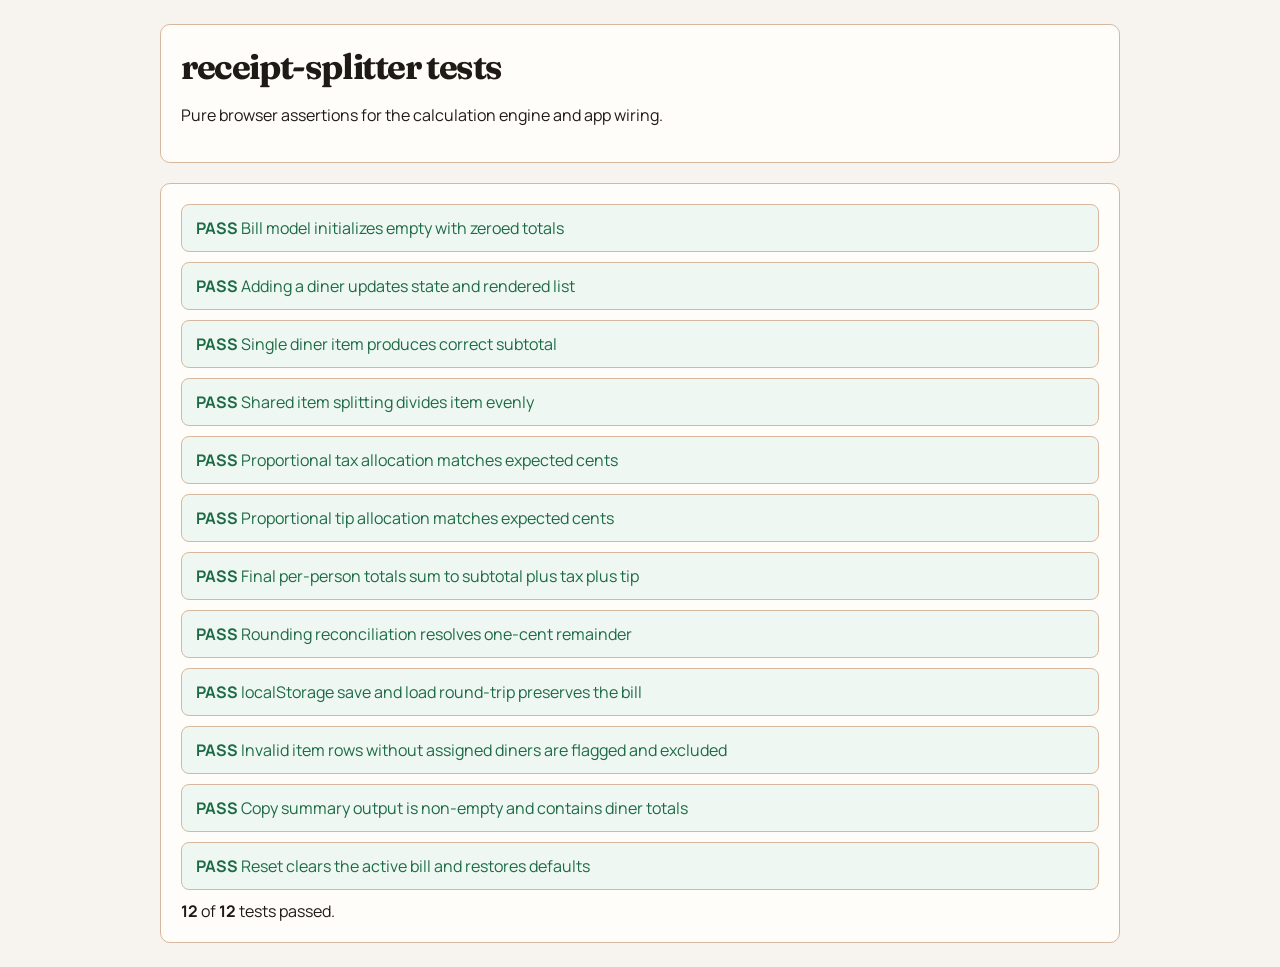
==== tests.html @ 8492df39 "Migrate receipt-splitter app from build-lab" ====
<!DOCTYPE html>
<html lang="en">
<head>
  <meta charset="UTF-8">
  <meta name="viewport" content="width=device-width, initial-scale=1.0">
  <title>receipt-splitter tests</title>
  <link rel="icon" href="data:image/svg+xml,%3Csvg xmlns='http://www.w3.org/2000/svg' viewBox='0 0 64 64'%3E%3Crect width='64' height='64' rx='10' fill='%238a5a44'/%3E%3Cpath d='M18 18h28v8H18zm0 12h28v6H18zm0 10h20v6H18z' fill='%23fffaf5'/%3E%3C/svg%3E">
  <link rel="preconnect" href="https://fonts.googleapis.com">
  <link rel="preconnect" href="https://fonts.gstatic.com" crossorigin>
  <link href="https://fonts.googleapis.com/css2?family=Fraunces:opsz,wght@9..144,600&family=Manrope:wght@400;500;700&display=swap" rel="stylesheet">
  <style>
    :root {
      --bg: #f7f3ee;
      --surface: #fffdf9;
      --text: #201a17;
      --border: #d7b89e;
      --success: #1d6b45;
      --error: #b8402a;
    }
    * { box-sizing: border-box; }
    body {
      margin: 0;
      padding: 24px;
      background: var(--bg);
      color: var(--text);
      font-family: "Manrope", sans-serif;
    }
    main {
      max-width: 960px;
      margin: 0 auto;
      display: grid;
      gap: 20px;
    }
    h1 {
      margin: 0;
      font-family: "Fraunces", serif;
      font-size: 2.2rem;
      letter-spacing: -0.04em;
    }
    .panel {
      background: var(--surface);
      border: 1px solid var(--border);
      border-radius: 10px;
      padding: 20px;
    }
    .result {
      padding: 12px 14px;
      border-radius: 8px;
      margin-bottom: 10px;
      border: 1px solid var(--border);
    }
    .pass {
      background: #eef7f2;
      color: var(--success);
    }
    .fail {
      background: #fbefec;
      color: var(--error);
    }
    code {
      font-family: Consolas, monospace;
    }
  </style>
</head>
<body>
  <main>
    <section class="panel">
      <h1>receipt-splitter tests</h1>
      <p>Pure browser assertions for the calculation engine and app wiring.</p>
    </section>
    <section class="panel">
      <div id="results"></div>
      <div id="summary"></div>
    </section>
    <div id="app" hidden></div>
  </main>

  <script src="js/app.js"></script>
  <script>
    (function () {
      var resultsEl = document.getElementById("results");
      var summaryEl = document.getElementById("summary");
      var api = window.ReceiptSplitterApp;
      var total = 0;
      var passed = 0;

      function renderResult(pass, name, details) {
        var node = document.createElement("div");
        node.className = "result " + (pass ? "pass" : "fail");
        node.innerHTML = "<strong>" + (pass ? "PASS" : "FAIL") + "</strong> " + name + (details ? "<br><code>" + details + "</code>" : "");
        resultsEl.appendChild(node);
      }

      function test(name, fn) {
        total += 1;
        try {
          fn();
          passed += 1;
          renderResult(true, name);
        } catch (error) {
          renderResult(false, name, error.message);
        }
      }

      function assert(condition, message) {
        if (!condition) {
          throw new Error(message || "Assertion failed");
        }
      }

      function equal(actual, expected, message) {
        if (actual !== expected) {
          throw new Error((message || "Values differ") + " | expected: " + expected + ", actual: " + actual);
        }
      }

      function makeStorage() {
        var memory = {};
        return api.createStorageWrapper({
          setItem: function (key, value) { memory[key] = value; },
          getItem: function (key) { return Object.prototype.hasOwnProperty.call(memory, key) ? memory[key] : null; },
          removeItem: function (key) { delete memory[key]; }
        });
      }

      function buildSampleBill() {
        var bill = api.createEmptyBill();
        bill.title = "Test dinner";
        bill.subtotal = "60.00";
        bill.tax = "6.00";
        bill.tip = "12.00";
        var alex = api.createDiner("Alex");
        var sam = api.createDiner("Sam");
        bill.diners.push(alex, sam);
        var pasta = api.createItem();
        pasta.name = "Pasta";
        pasta.unitPrice = "24.00";
        pasta.quantity = "1";
        pasta.assignedDinerIds = [alex.id];
        var wings = api.createItem();
        wings.name = "Wings";
        wings.unitPrice = "36.00";
        wings.quantity = "1";
        wings.assignedDinerIds = [alex.id, sam.id];
        bill.items.push(pasta, wings);
        return { bill: bill };
      }

      test("Bill model initializes empty with zeroed totals", function () {
        var bill = api.createEmptyBill();
        equal(bill.diners.length, 0, "Expected no diners");
        equal(bill.items.length, 0, "Expected no items");
        equal(bill.subtotal, "", "Subtotal should start empty");
        equal(bill.tax, "", "Tax should start empty");
        equal(bill.tip, "", "Tip should start empty");
      });

      test("Adding a diner updates state and rendered list", function () {
        var storage = makeStorage();
        var app = api.initReceiptSplitter({ containerId: "app", storage: storage });
        app.state.diners.push(api.createDiner("Jordan"));
        app.save();
        app.render();
        equal(app.state.diners.length, 1, "State should contain one diner");
        assert(document.querySelector("[data-diner-field='name']"), "Rendered diner input not found");
      });

      test("Single diner item produces correct subtotal", function () {
        var result = api.computeBill(buildSampleBill().bill);
        equal(result.people[0].itemSubtotalCents, 4200, "Alex should have 42.00 of assigned items");
      });

      test("Shared item splitting divides item evenly", function () {
        var result = api.computeBill(buildSampleBill().bill);
        equal(result.people[0].itemSubtotalCents, 4200, "Alex should include half the shared item");
        equal(result.people[1].itemSubtotalCents, 1800, "Sam should include half the shared item");
      });

      test("Proportional tax allocation matches expected cents", function () {
        var result = api.computeBill(buildSampleBill().bill);
        equal(result.people[0].taxShareCents, 420, "Alex tax share should be 4.20");
        equal(result.people[1].taxShareCents, 180, "Sam tax share should be 1.80");
      });

      test("Proportional tip allocation matches expected cents", function () {
        var result = api.computeBill(buildSampleBill().bill);
        equal(result.people[0].tipShareCents, 840, "Alex tip share should be 8.40");
        equal(result.people[1].tipShareCents, 360, "Sam tip share should be 3.60");
      });

      test("Final per-person totals sum to subtotal plus tax plus tip", function () {
        var result = api.computeBill(buildSampleBill().bill);
        equal(result.totalOwedCents, 7800, "Grand total should equal 78.00");
      });

      test("Rounding reconciliation resolves one-cent remainder", function () {
        var bill = api.createEmptyBill();
        bill.subtotal = "10.00";
        bill.tax = "0.01";
        var alex = api.createDiner("Alex");
        var sam = api.createDiner("Sam");
        var jo = api.createDiner("Jo");
        bill.diners.push(alex, sam, jo);
        [alex, sam, jo].forEach(function (diner, index) {
          var item = api.createItem();
          item.name = diner.name;
          item.unitPrice = index === 2 ? "3.34" : "3.33";
          item.quantity = "1";
          item.assignedDinerIds = [diner.id];
          bill.items.push(item);
        });
        var result = api.computeBill(bill);
        equal(result.taxCents, 1, "Expected one cent of tax");
        equal(result.totalOwedCents, 1001, "Allocated total should remain exact");
      });

      test("localStorage save and load round-trip preserves the bill", function () {
        var storage = makeStorage();
        var fixture = buildSampleBill();
        api.saveBillToStorage(storage, fixture.bill);
        var loaded = api.loadBillFromStorage(storage);
        equal(loaded.title, "Test dinner", "Expected bill title to persist");
        equal(loaded.diners.length, 2, "Expected diners to persist");
        equal(loaded.items.length, 2, "Expected items to persist");
      });

      test("Invalid item rows without assigned diners are flagged and excluded", function () {
        var bill = api.createEmptyBill();
        bill.subtotal = "12.00";
        var alex = api.createDiner("Alex");
        bill.diners.push(alex);
        var item = api.createItem();
        item.name = "Soup";
        item.unitPrice = "12.00";
        item.quantity = "1";
        item.assignedDinerIds = [];
        bill.items.push(item);
        var result = api.computeBill(bill);
        assert(result.itemErrors[item.id].length > 0, "Expected item errors");
        equal(result.totalOwedCents, 0, "Invalid item should be excluded from totals");
      });

      test("Copy summary output is non-empty and contains diner totals", function () {
        var result = api.computeBill(buildSampleBill().bill);
        var summary = api.buildSummaryText(result);
        assert(summary.length > 10, "Summary should not be empty");
        assert(summary.indexOf("Alex") >= 0, "Summary should mention Alex");
        assert(summary.indexOf("$54.60") >= 0, "Summary should include a formatted total");
      });

      test("Reset clears the active bill and restores defaults", function () {
        var storage = makeStorage();
        var fixture = buildSampleBill();
        api.saveBillToStorage(storage, fixture.bill);
        api.clearBillFromStorage(storage);
        var cleared = api.loadBillFromStorage(storage);
        equal(cleared.diners.length, 0, "Expected diners to reset");
        equal(cleared.items.length, 0, "Expected items to reset");
      });

      summaryEl.innerHTML = "<strong>" + passed + "</strong> of <strong>" + total + "</strong> tests passed.";
    })();
  </script>
</body>
</html>
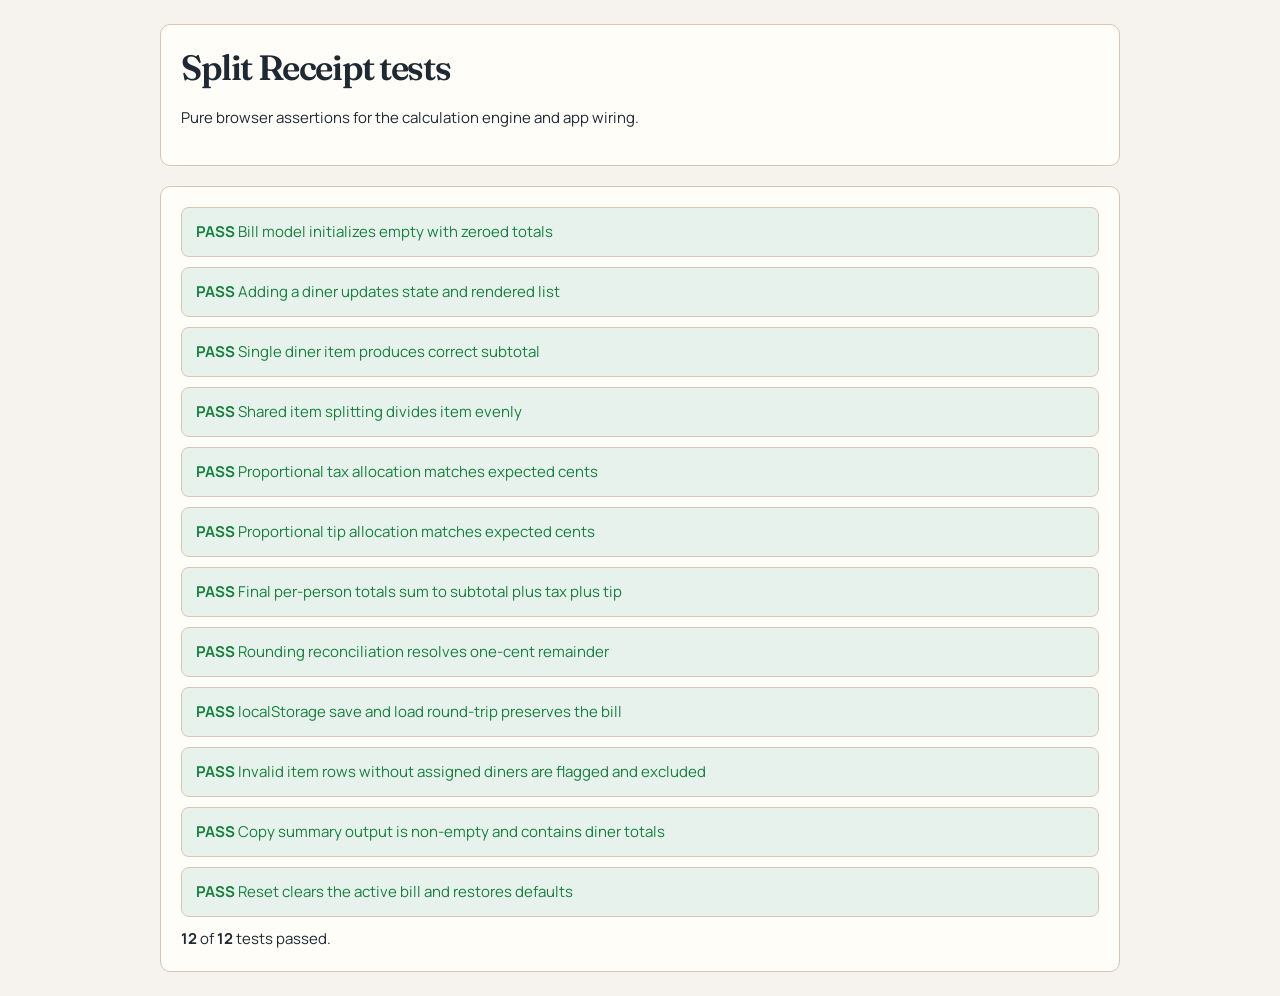
==== commit f3b0bedc: "Apply Northline rebrand foundation" ====
--- a/tests.html
+++ b/tests.html
@@ -3,27 +3,20 @@
 <head>
   <meta charset="UTF-8">
   <meta name="viewport" content="width=device-width, initial-scale=1.0">
-  <title>receipt-splitter tests</title>
-  <link rel="icon" href="data:image/svg+xml,%3Csvg xmlns='http://www.w3.org/2000/svg' viewBox='0 0 64 64'%3E%3Crect width='64' height='64' rx='10' fill='%238a5a44'/%3E%3Cpath d='M18 18h28v8H18zm0 12h28v6H18zm0 10h20v6H18z' fill='%23fffaf5'/%3E%3C/svg%3E">
+  <title>Split Receipt Tests | Northline</title>
+  <link rel="icon" type="image/png" href="./favicon.png">
   <link rel="preconnect" href="https://fonts.googleapis.com">
   <link rel="preconnect" href="https://fonts.gstatic.com" crossorigin>
-  <link href="https://fonts.googleapis.com/css2?family=Fraunces:opsz,wght@9..144,600&family=Manrope:wght@400;500;700&display=swap" rel="stylesheet">
+  <link href="https://fonts.googleapis.com/css2?family=Fraunces:wght@500;600;700&family=IBM+Plex+Mono:wght@400;500;600&family=Manrope:wght@400;500;600;700&display=swap" rel="stylesheet">
+  <link rel="stylesheet" href="shared/tokens.css">
   <style>
-    :root {
-      --bg: #f7f3ee;
-      --surface: #fffdf9;
-      --text: #201a17;
-      --border: #d7b89e;
-      --success: #1d6b45;
-      --error: #b8402a;
-    }
     * { box-sizing: border-box; }
     body {
       margin: 0;
       padding: 24px;
-      background: var(--bg);
-      color: var(--text);
-      font-family: "Manrope", sans-serif;
+      background: var(--color-surface-base);
+      color: var(--color-text-primary);
+      font-family: var(--font-body);
     }
     main {
       max-width: 960px;
@@ -33,13 +26,13 @@
     }
     h1 {
       margin: 0;
-      font-family: "Fraunces", serif;
+      font-family: var(--font-display);
       font-size: 2.2rem;
       letter-spacing: -0.04em;
     }
     .panel {
-      background: var(--surface);
-      border: 1px solid var(--border);
+      background: var(--color-surface-raised);
+      border: 1px solid var(--color-border-default);
       border-radius: 10px;
       padding: 20px;
     }
@@ -47,25 +40,25 @@
       padding: 12px 14px;
       border-radius: 8px;
       margin-bottom: 10px;
-      border: 1px solid var(--border);
+      border: 1px solid var(--color-border-default);
     }
     .pass {
-      background: #eef7f2;
-      color: var(--success);
+      background: color-mix(in srgb, var(--color-status-success) 10%, white);
+      color: var(--color-status-success);
     }
     .fail {
-      background: #fbefec;
-      color: var(--error);
+      background: color-mix(in srgb, var(--color-status-error) 10%, white);
+      color: var(--color-status-error);
     }
     code {
-      font-family: Consolas, monospace;
+      font-family: var(--font-mono);
     }
   </style>
 </head>
 <body>
   <main>
     <section class="panel">
-      <h1>receipt-splitter tests</h1>
+      <h1>Split Receipt tests</h1>
       <p>Pure browser assertions for the calculation engine and app wiring.</p>
     </section>
     <section class="panel">
--- a/shared/tokens.css
+++ b/shared/tokens.css
@@ -0,0 +1,167 @@
+:root {
+  /* Brand colors */
+  --color-brand-primary: #2563eb;
+  --color-brand-secondary: #0f766e;
+  --color-brand-accent: #f97316;
+
+  /* Surfaces */
+  --color-surface-base: #f6f3ee;
+  --color-surface-raised: #fffdf8;
+  --color-surface-sunken: #efe7dc;
+  --color-surface-overlay: rgba(255, 253, 248, 0.94);
+
+  /* Text */
+  --color-text-primary: #1f2933;
+  --color-text-secondary: #4b5a67;
+  --color-text-muted: #73808c;
+  --color-text-inverse: #fffdf8;
+
+  /* Borders */
+  --color-border-subtle: #e7ddd1;
+  --color-border-default: #d6c6b5;
+  --color-border-strong: #b59f88;
+
+  /* Feedback */
+  --color-status-success: #15803d;
+  --color-status-warning: #b45309;
+  --color-status-error: #b91c1c;
+  --color-status-info: #1d4ed8;
+
+  /* Typography */
+  --font-display: "Fraunces", serif;
+  --font-body: "Manrope", sans-serif;
+  --font-mono: "IBM Plex Mono", monospace;
+
+  --font-size-xs: 11px;
+  --font-size-sm: 13px;
+  --font-size-base: 15px;
+  --font-size-md: 17px;
+  --font-size-lg: 20px;
+  --font-size-xl: 24px;
+  --font-size-2xl: 30px;
+
+  --font-weight-regular: 400;
+  --font-weight-medium: 500;
+  --font-weight-bold: 600;
+
+  --line-height-tight: 1.3;
+  --line-height-normal: 1.6;
+  --line-height-loose: 1.9;
+
+  /* Spacing scale */
+  --space-1: 4px;
+  --space-2: 8px;
+  --space-3: 12px;
+  --space-4: 16px;
+  --space-5: 20px;
+  --space-6: 24px;
+  --space-8: 32px;
+  --space-10: 40px;
+  --space-12: 48px;
+  --space-16: 64px;
+
+  /* Shape */
+  --radius-sm: 4px;
+  --radius-md: 8px;
+  --radius-lg: 12px;
+  --radius-xl: 16px;
+  --radius-full: 9999px;
+
+  /* Elevation */
+  --shadow-sm: 0 1px 2px rgba(31, 41, 51, 0.08);
+  --shadow-md: 0 4px 12px rgba(31, 41, 51, 0.12);
+  --shadow-lg: 0 8px 24px rgba(31, 41, 51, 0.16);
+
+  /* Motion */
+  --duration-fast: 120ms;
+  --duration-normal: 220ms;
+  --duration-slow: 360ms;
+  --ease-default: cubic-bezier(0.4, 0, 0.2, 1);
+  --ease-spring: cubic-bezier(0.34, 1.56, 0.64, 1);
+
+  color-scheme: light;
+}
+
+html {
+  scroll-behavior: smooth;
+}
+
+body {
+  margin: 0;
+  background: var(--color-surface-base);
+  color: var(--color-text-primary);
+  font-family: var(--font-body);
+  font-size: var(--font-size-base);
+  font-weight: var(--font-weight-regular);
+  line-height: var(--line-height-normal);
+  text-rendering: optimizeLegibility;
+  -webkit-font-smoothing: antialiased;
+  -moz-osx-font-smoothing: grayscale;
+}
+
+*,
+*::before,
+*::after {
+  box-sizing: border-box;
+}
+
+button,
+input,
+select,
+textarea {
+  font: inherit;
+}
+
+h1,
+h2,
+h3,
+h4,
+h5,
+h6 {
+  margin: 0;
+  font-family: var(--font-display);
+  font-weight: var(--font-weight-bold);
+  line-height: var(--line-height-tight);
+  color: var(--color-text-primary);
+}
+
+code,
+pre,
+kbd,
+samp {
+  font-family: var(--font-mono);
+}
+
+a {
+  color: var(--color-brand-primary);
+  text-decoration-thickness: 1px;
+  text-underline-offset: 0.16em;
+}
+
+a:hover {
+  color: var(--color-brand-secondary);
+}
+
+:focus-visible {
+  outline: 3px solid color-mix(in srgb, var(--color-brand-accent) 60%, white);
+  outline-offset: 2px;
+}
+
+::selection {
+  background: color-mix(in srgb, var(--color-brand-accent) 22%, white);
+  color: var(--color-text-primary);
+}
+
+@media (prefers-reduced-motion: reduce) {
+  html {
+    scroll-behavior: auto;
+  }
+
+  *,
+  *::before,
+  *::after {
+    animation-duration: 0.01ms !important;
+    animation-iteration-count: 1 !important;
+    transition-duration: 0.01ms !important;
+  }
+}
